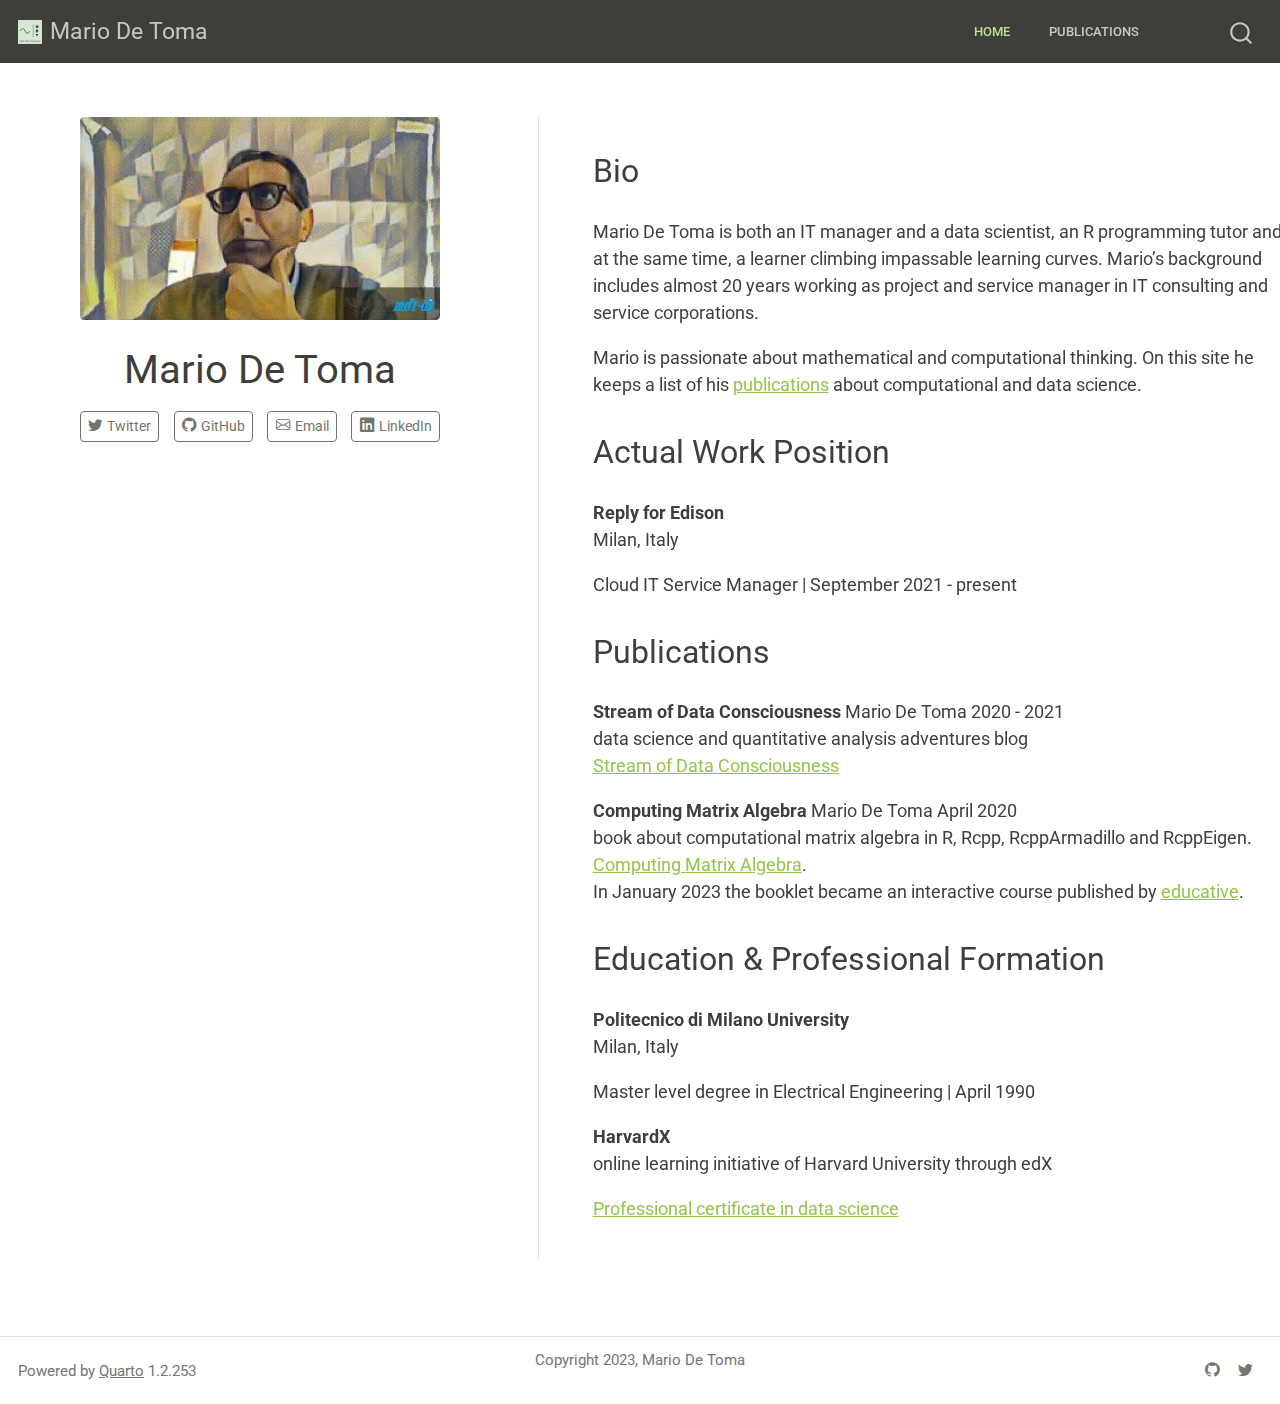
==== docs/index.html @ dd3a8e7f "initial commit" ====
<!DOCTYPE html>
<html xmlns="http://www.w3.org/1999/xhtml" lang="en" xml:lang="en"><head>

<meta charset="utf-8">
<meta name="generator" content="quarto-1.2.253">

<meta name="viewport" content="width=device-width, initial-scale=1.0, user-scalable=yes">


<title>Mario De Toma</title>
<style>
code{white-space: pre-wrap;}
span.smallcaps{font-variant: small-caps;}
div.columns{display: flex; gap: min(4vw, 1.5em);}
div.column{flex: auto; overflow-x: auto;}
div.hanging-indent{margin-left: 1.5em; text-indent: -1.5em;}
ul.task-list{list-style: none;}
ul.task-list li input[type="checkbox"] {
  width: 0.8em;
  margin: 0 0.8em 0.2em -1.6em;
  vertical-align: middle;
}
</style>


<script src="site_libs/quarto-nav/quarto-nav.js"></script>
<script src="site_libs/quarto-nav/headroom.min.js"></script>
<script src="site_libs/clipboard/clipboard.min.js"></script>
<script src="site_libs/quarto-search/autocomplete.umd.js"></script>
<script src="site_libs/quarto-search/fuse.min.js"></script>
<script src="site_libs/quarto-search/quarto-search.js"></script>
<meta name="quarto:offset" content="./">
<link href="./favicon-32x32.png" rel="icon" type="image/png">
<script src="site_libs/quarto-html/quarto.js"></script>
<script src="site_libs/quarto-html/popper.min.js"></script>
<script src="site_libs/quarto-html/tippy.umd.min.js"></script>
<link href="site_libs/quarto-html/tippy.css" rel="stylesheet">
<link href="site_libs/quarto-html/quarto-syntax-highlighting.css" rel="stylesheet" id="quarto-text-highlighting-styles">
<script src="site_libs/bootstrap/bootstrap.min.js"></script>
<link href="site_libs/bootstrap/bootstrap-icons.css" rel="stylesheet">
<link href="site_libs/bootstrap/bootstrap.min.css" rel="stylesheet" id="quarto-bootstrap" data-mode="light">
<script id="quarto-search-options" type="application/json">{
  "location": "navbar",
  "copy-button": false,
  "collapse-after": 3,
  "panel-placement": "end",
  "type": "overlay",
  "limit": 20,
  "language": {
    "search-no-results-text": "No results",
    "search-matching-documents-text": "matching documents",
    "search-copy-link-title": "Copy link to search",
    "search-hide-matches-text": "Hide additional matches",
    "search-more-match-text": "more match in this document",
    "search-more-matches-text": "more matches in this document",
    "search-clear-button-title": "Clear",
    "search-detached-cancel-button-title": "Cancel",
    "search-submit-button-title": "Submit"
  }
}</script>


<link rel="stylesheet" href="styles.css">
</head>

<body class="nav-fixed fullcontent">

<div id="quarto-search-results"></div>
  <header id="quarto-header" class="headroom fixed-top">
    <nav class="navbar navbar-expand-lg navbar-dark ">
      <div class="navbar-container container-fluid">
      <div class="navbar-brand-container">
    <a href="./index.html" class="navbar-brand navbar-brand-logo">
    <img src="./mdt_logo.png" alt="" class="navbar-logo">
    </a>
    <a class="navbar-brand" href="./index.html">
    <span class="navbar-title">Mario De Toma</span>
    </a>
  </div>
          <button class="navbar-toggler" type="button" data-bs-toggle="collapse" data-bs-target="#navbarCollapse" aria-controls="navbarCollapse" aria-expanded="false" aria-label="Toggle navigation" onclick="if (window.quartoToggleHeadroom) { window.quartoToggleHeadroom(); }">
  <span class="navbar-toggler-icon"></span>
</button>
          <div class="collapse navbar-collapse" id="navbarCollapse">
            <ul class="navbar-nav navbar-nav-scroll ms-auto">
  <li class="nav-item">
    <a class="nav-link active" href="./index.html" aria-current="page">
 <span class="menu-text">Home</span></a>
  </li>  
  <li class="nav-item compact">
    <a class="nav-link" href="./work_position.qmd">
 <span class="menu-text"></span></a>
  </li>  
  <li class="nav-item">
    <a class="nav-link" href="./publications.html">
 <span class="menu-text">publications</span></a>
  </li>  
  <li class="nav-item compact">
    <a class="nav-link" href="./research_interests.qmd">
 <span class="menu-text"></span></a>
  </li>  
  <li class="nav-item compact">
    <a class="nav-link" href="./tutoring.qmd">
 <span class="menu-text"></span></a>
  </li>  
  <li class="nav-item compact">
    <a class="nav-link" href="./continuous_learning.qmd">
 <span class="menu-text"></span></a>
  </li>  
</ul>
              <div id="quarto-search" class="" title="Search"></div>
          </div> <!-- /navcollapse -->
      </div> <!-- /container-fluid -->
    </nav>
</header>
<!-- content -->
<div id="quarto-content" class="quarto-container page-columns page-rows-contents page-layout-article page-navbar">
<!-- sidebar -->
<!-- margin-sidebar -->
    
<!-- main -->
<div class="quarto-about-trestles page-columns page-full">
  <div class="about-entity">
    <img src="mdtThinking0_cubist.jpg" class="about-image
  rounded " style="width: 20em;">
<header id="title-block-header" class="quarto-title-block default">
<div class="quarto-title">
<h1 class="title">Mario De Toma</h1>
</div>
<div class="quarto-title-meta">
  </div>
</header>
    <div class="about-links">
  <a href="https://twitter.com/mariodetoma" class="about-link">
    <i class="bi bi-twitter"></i>
     <span class="about-link-text">Twitter</span>
  </a>
  <a href="https://github.com/mdt-ds" class="about-link">
    <i class="bi bi-github"></i>
     <span class="about-link-text">GitHub</span>
  </a>
  <a href="mailto:mariodetoma.dsp@gmail.com" class="about-link">
    <i class="bi bi-envelope"></i>
     <span class="about-link-text">Email</span>
  </a>
  <a href="https://linkedin.com/in/mario-de-toma-90bb902" class="about-link">
    <i class="bi bi-linkedin"></i>
     <span class="about-link-text">LinkedIn</span>
  </a>
</div>
  </div>
  <div class="about-contents page-columns page-full"><main class="content page-columns page-full" id="quarto-document-content">
<div class="column-page">
<section id="bio" class="level2">
<h2 data-anchor-id="bio">Bio</h2>
<p>Mario De Toma is both an IT manager and a data scientist, an R programming tutor and, at the same time, a learner climbing impassable learning curves. Mario’s background includes almost 20 years working as project and service manager in IT consulting and service corporations.</p>
<p>Mario is passionate about mathematical and computational thinking. On this site he keeps a list of his <a href="./publications.html">publications</a> about computational and data science.</p>
<p>
</p>
</section>
<section id="actual-work-position" class="level2">
<h2 data-anchor-id="actual-work-position">Actual Work Position</h2>
<p><strong>Reply for Edison</strong><br>
Milan, Italy</p>
<p>Cloud IT Service Manager | September 2021 - present</p>
<p>
</p>
</section>
<section id="publications" class="level2">
<h2 data-anchor-id="publications">Publications</h2>
<p><strong>Stream of Data Consciousness</strong> Mario De Toma 2020 - 2021<br>
data science and quantitative analysis adventures blog<br>
<a href="https://www.mdt-datascience.com/">Stream of Data Consciousness</a></p>
<p><strong>Computing Matrix Algebra</strong> Mario De Toma April 2020<br>
book about computational matrix algebra in R, Rcpp, RcppArmadillo and RcppEigen.<br>
<a href="https://leanpub.com/computingmatrixalgebra">Computing Matrix Algebra</a>.<br>
In January 2023 the booklet became an interactive course published by <a href="https://www.educative.io/collection/10370001/4727811482320896">educative</a>.</p>
</section>
<section id="education-professional-formation" class="level2">
<h2 data-anchor-id="education-professional-formation">Education &amp; Professional Formation</h2>
<p><strong>Politecnico di Milano University</strong><br>
Milan, Italy</p>
<p>Master level degree in Electrical Engineering | April 1990</p>
<p>
</p>
<p><strong>HarvardX</strong><br>
online learning initiative of Harvard University through edX</p>
<p><a href="https://credentials.edx.org/credentials/13b2bf784d404666b76ea46164df737d/">Professional certificate in data science</a></p>
<p>
</p>
</section>
</div>


</main></div>
</div>
 <!-- /main -->
<script id="quarto-html-after-body" type="application/javascript">
window.document.addEventListener("DOMContentLoaded", function (event) {
  const toggleBodyColorMode = (bsSheetEl) => {
    const mode = bsSheetEl.getAttribute("data-mode");
    const bodyEl = window.document.querySelector("body");
    if (mode === "dark") {
      bodyEl.classList.add("quarto-dark");
      bodyEl.classList.remove("quarto-light");
    } else {
      bodyEl.classList.add("quarto-light");
      bodyEl.classList.remove("quarto-dark");
    }
  }
  const toggleBodyColorPrimary = () => {
    const bsSheetEl = window.document.querySelector("link#quarto-bootstrap");
    if (bsSheetEl) {
      toggleBodyColorMode(bsSheetEl);
    }
  }
  toggleBodyColorPrimary();  
  const clipboard = new window.ClipboardJS('.code-copy-button', {
    target: function(trigger) {
      return trigger.previousElementSibling;
    }
  });
  clipboard.on('success', function(e) {
    // button target
    const button = e.trigger;
    // don't keep focus
    button.blur();
    // flash "checked"
    button.classList.add('code-copy-button-checked');
    var currentTitle = button.getAttribute("title");
    button.setAttribute("title", "Copied!");
    let tooltip;
    if (window.bootstrap) {
      button.setAttribute("data-bs-toggle", "tooltip");
      button.setAttribute("data-bs-placement", "left");
      button.setAttribute("data-bs-title", "Copied!");
      tooltip = new bootstrap.Tooltip(button, 
        { trigger: "manual", 
          customClass: "code-copy-button-tooltip",
          offset: [0, -8]});
      tooltip.show();    
    }
    setTimeout(function() {
      if (tooltip) {
        tooltip.hide();
        button.removeAttribute("data-bs-title");
        button.removeAttribute("data-bs-toggle");
        button.removeAttribute("data-bs-placement");
      }
      button.setAttribute("title", currentTitle);
      button.classList.remove('code-copy-button-checked');
    }, 1000);
    // clear code selection
    e.clearSelection();
  });
  function tippyHover(el, contentFn) {
    const config = {
      allowHTML: true,
      content: contentFn,
      maxWidth: 500,
      delay: 100,
      arrow: false,
      appendTo: function(el) {
          return el.parentElement;
      },
      interactive: true,
      interactiveBorder: 10,
      theme: 'quarto',
      placement: 'bottom-start'
    };
    window.tippy(el, config); 
  }
  const noterefs = window.document.querySelectorAll('a[role="doc-noteref"]');
  for (var i=0; i<noterefs.length; i++) {
    const ref = noterefs[i];
    tippyHover(ref, function() {
      // use id or data attribute instead here
      let href = ref.getAttribute('data-footnote-href') || ref.getAttribute('href');
      try { href = new URL(href).hash; } catch {}
      const id = href.replace(/^#\/?/, "");
      const note = window.document.getElementById(id);
      return note.innerHTML;
    });
  }
  const findCites = (el) => {
    const parentEl = el.parentElement;
    if (parentEl) {
      const cites = parentEl.dataset.cites;
      if (cites) {
        return {
          el,
          cites: cites.split(' ')
        };
      } else {
        return findCites(el.parentElement)
      }
    } else {
      return undefined;
    }
  };
  var bibliorefs = window.document.querySelectorAll('a[role="doc-biblioref"]');
  for (var i=0; i<bibliorefs.length; i++) {
    const ref = bibliorefs[i];
    const citeInfo = findCites(ref);
    if (citeInfo) {
      tippyHover(citeInfo.el, function() {
        var popup = window.document.createElement('div');
        citeInfo.cites.forEach(function(cite) {
          var citeDiv = window.document.createElement('div');
          citeDiv.classList.add('hanging-indent');
          citeDiv.classList.add('csl-entry');
          var biblioDiv = window.document.getElementById('ref-' + cite);
          if (biblioDiv) {
            citeDiv.innerHTML = biblioDiv.innerHTML;
          }
          popup.appendChild(citeDiv);
        });
        return popup.innerHTML;
      });
    }
  }
});
</script>
</div> <!-- /content -->
<footer class="footer">
  <div class="nav-footer">
    <div class="nav-footer-left">Powered by <a href="https://quarto.org/">Quarto</a> 1.2.253</div>   
      <div class="nav-footer-center">Copyright 2023, Mario De Toma</div>
    <div class="nav-footer-right">
      <ul class="footer-items list-unstyled">
    <li class="nav-item compact">
    <a class="nav-link" href="https://github.com/mdt-ds">
      <i class="bi bi-github" role="img">
</i> 
    </a>
  </li>  
    <li class="nav-item compact">
    <a class="nav-link" href="https://twitter.com/mariodetoma">
      <i class="bi bi-twitter" role="img">
</i> 
    </a>
  </li>  
</ul>
    </div>
  </div>
</footer>



</body></html>
---- docs/site_libs/quarto-html/tippy.css ----
.tippy-box[data-animation=fade][data-state=hidden]{opacity:0}[data-tippy-root]{max-width:calc(100vw - 10px)}.tippy-box{position:relative;background-color:#333;color:#fff;border-radius:4px;font-size:14px;line-height:1.4;white-space:normal;outline:0;transition-property:transform,visibility,opacity}.tippy-box[data-placement^=top]>.tippy-arrow{bottom:0}.tippy-box[data-placement^=top]>.tippy-arrow:before{bottom:-7px;left:0;border-width:8px 8px 0;border-top-color:initial;transform-origin:center top}.tippy-box[data-placement^=bottom]>.tippy-arrow{top:0}.tippy-box[data-placement^=bottom]>.tippy-arrow:before{top:-7px;left:0;border-width:0 8px 8px;border-bottom-color:initial;transform-origin:center bottom}.tippy-box[data-placement^=left]>.tippy-arrow{right:0}.tippy-box[data-placement^=left]>.tippy-arrow:before{border-width:8px 0 8px 8px;border-left-color:initial;right:-7px;transform-origin:center left}.tippy-box[data-placement^=right]>.tippy-arrow{left:0}.tippy-box[data-placement^=right]>.tippy-arrow:before{left:-7px;border-width:8px 8px 8px 0;border-right-color:initial;transform-origin:center right}.tippy-box[data-inertia][data-state=visible]{transition-timing-function:cubic-bezier(.54,1.5,.38,1.11)}.tippy-arrow{width:16px;height:16px;color:#333}.tippy-arrow:before{content:"";position:absolute;border-color:transparent;border-style:solid}.tippy-content{position:relative;padding:5px 9px;z-index:1}
---- docs/site_libs/quarto-html/quarto-syntax-highlighting.css ----
/* quarto syntax highlight colors */
:root {
  --quarto-hl-ot-color: #003B4F;
  --quarto-hl-at-color: #657422;
  --quarto-hl-ss-color: #20794D;
  --quarto-hl-an-color: #5E5E5E;
  --quarto-hl-fu-color: #4758AB;
  --quarto-hl-st-color: #20794D;
  --quarto-hl-cf-color: #003B4F;
  --quarto-hl-op-color: #5E5E5E;
  --quarto-hl-er-color: #AD0000;
  --quarto-hl-bn-color: #AD0000;
  --quarto-hl-al-color: #AD0000;
  --quarto-hl-va-color: #111111;
  --quarto-hl-bu-color: inherit;
  --quarto-hl-ex-color: inherit;
  --quarto-hl-pp-color: #AD0000;
  --quarto-hl-in-color: #5E5E5E;
  --quarto-hl-vs-color: #20794D;
  --quarto-hl-wa-color: #5E5E5E;
  --quarto-hl-do-color: #5E5E5E;
  --quarto-hl-im-color: #00769E;
  --quarto-hl-ch-color: #20794D;
  --quarto-hl-dt-color: #AD0000;
  --quarto-hl-fl-color: #AD0000;
  --quarto-hl-co-color: #5E5E5E;
  --quarto-hl-cv-color: #5E5E5E;
  --quarto-hl-cn-color: #8f5902;
  --quarto-hl-sc-color: #5E5E5E;
  --quarto-hl-dv-color: #AD0000;
  --quarto-hl-kw-color: #003B4F;
}

/* other quarto variables */
:root {
  --quarto-font-monospace: SFMono-Regular, Menlo, Monaco, Consolas, "Liberation Mono", "Courier New", monospace;
}

pre > code.sourceCode > span {
  color: #003B4F;
}

code span {
  color: #003B4F;
}

code.sourceCode > span {
  color: #003B4F;
}

div.sourceCode,
div.sourceCode pre.sourceCode {
  color: #003B4F;
}

code span.ot {
  color: #003B4F;
}

code span.at {
  color: #657422;
}

code span.ss {
  color: #20794D;
}

code span.an {
  color: #5E5E5E;
}

code span.fu {
  color: #4758AB;
}

code span.st {
  color: #20794D;
}

code span.cf {
  color: #003B4F;
}

code span.op {
  color: #5E5E5E;
}

code span.er {
  color: #AD0000;
}

code span.bn {
  color: #AD0000;
}

code span.al {
  color: #AD0000;
}

code span.va {
  color: #111111;
}

code span.pp {
  color: #AD0000;
}

code span.in {
  color: #5E5E5E;
}

code span.vs {
  color: #20794D;
}

code span.wa {
  color: #5E5E5E;
  font-style: italic;
}

code span.do {
  color: #5E5E5E;
  font-style: italic;
}

code span.im {
  color: #00769E;
}

code span.ch {
  color: #20794D;
}

code span.dt {
  color: #AD0000;
}

code span.fl {
  color: #AD0000;
}

code span.co {
  color: #5E5E5E;
}

code span.cv {
  color: #5E5E5E;
  font-style: italic;
}

code span.cn {
  color: #8f5902;
}

code span.sc {
  color: #5E5E5E;
}

code span.dv {
  color: #AD0000;
}

code span.kw {
  color: #003B4F;
}

.prevent-inlining {
  content: "</";
}

/*# sourceMappingURL=debc5d5d77c3f9108843748ff7464032.css.map */
---- docs/styles.css ----
/* css styles */
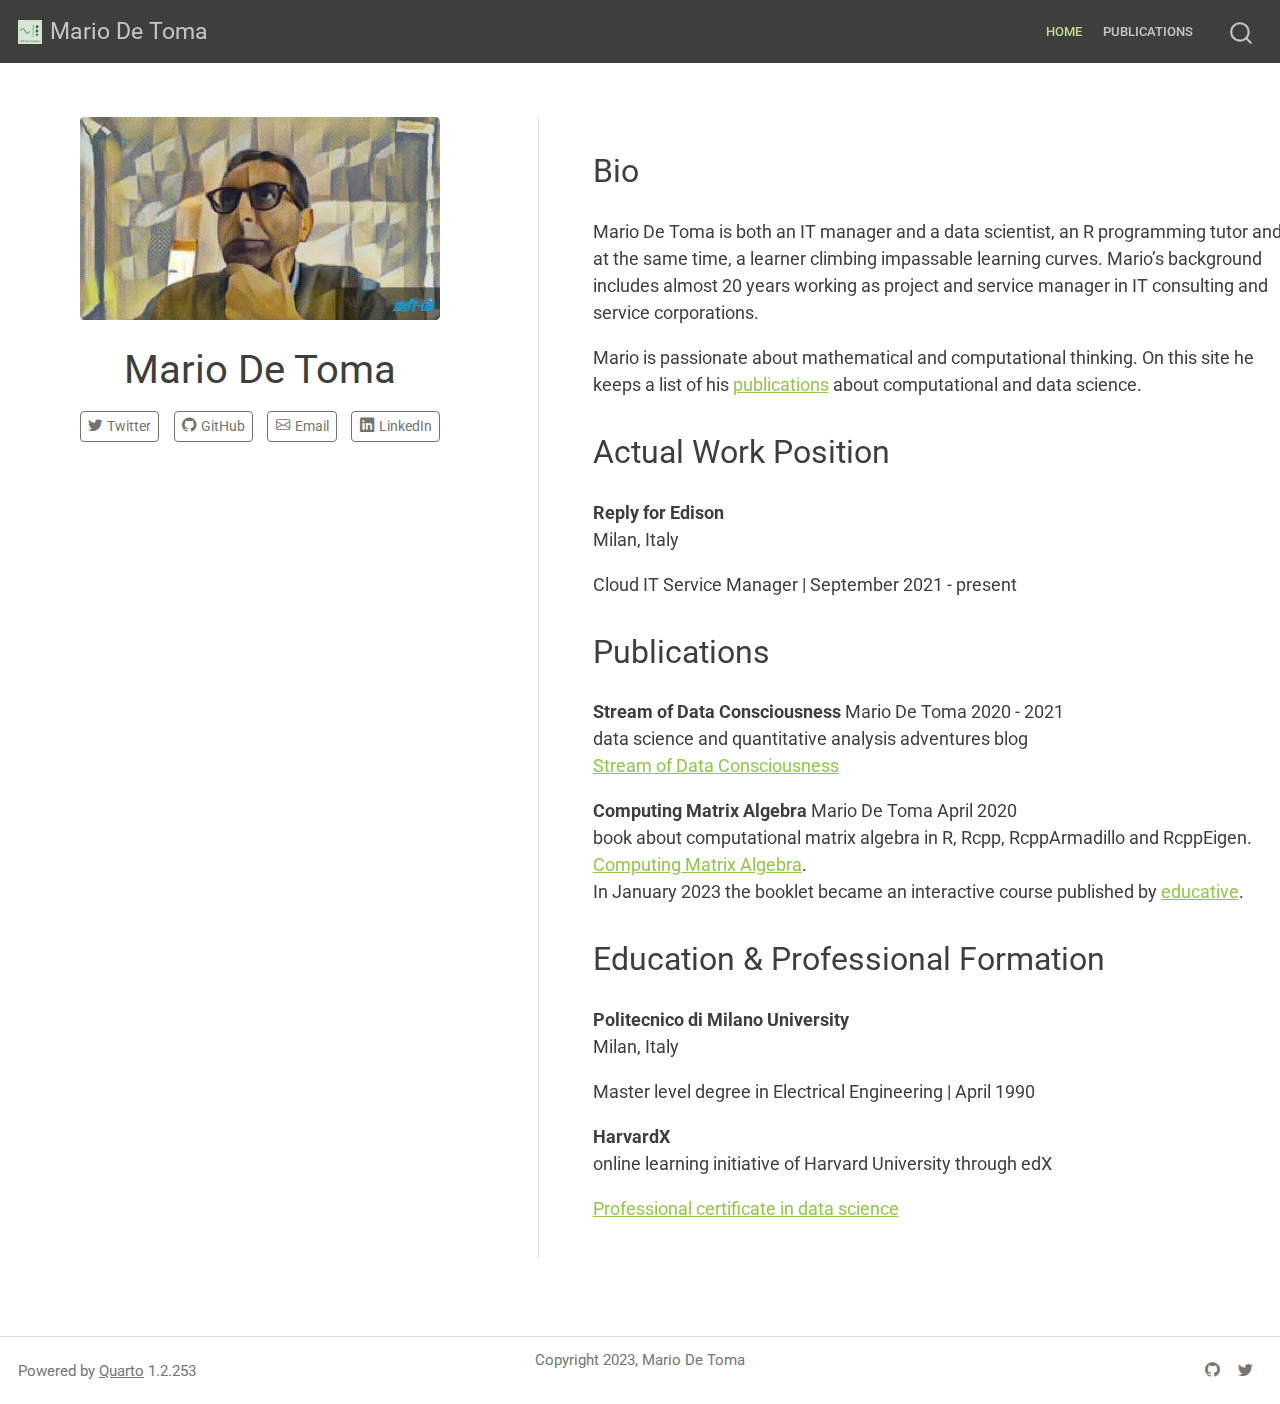
==== commit ec597ed3: "on war essay advertising" ====
--- a/docs/index.html
+++ b/docs/index.html
@@ -86,25 +86,9 @@
     <a class="nav-link active" href="./index.html" aria-current="page">
  <span class="menu-text">Home</span></a>
   </li>  
-  <li class="nav-item compact">
-    <a class="nav-link" href="./work_position.qmd">
- <span class="menu-text"></span></a>
-  </li>  
   <li class="nav-item">
     <a class="nav-link" href="./publications.html">
  <span class="menu-text">publications</span></a>
-  </li>  
-  <li class="nav-item compact">
-    <a class="nav-link" href="./research_interests.qmd">
- <span class="menu-text"></span></a>
-  </li>  
-  <li class="nav-item compact">
-    <a class="nav-link" href="./tutoring.qmd">
- <span class="menu-text"></span></a>
-  </li>  
-  <li class="nav-item compact">
-    <a class="nav-link" href="./continuous_learning.qmd">
- <span class="menu-text"></span></a>
   </li>  
 </ul>
               <div id="quarto-search" class="" title="Search"></div>
